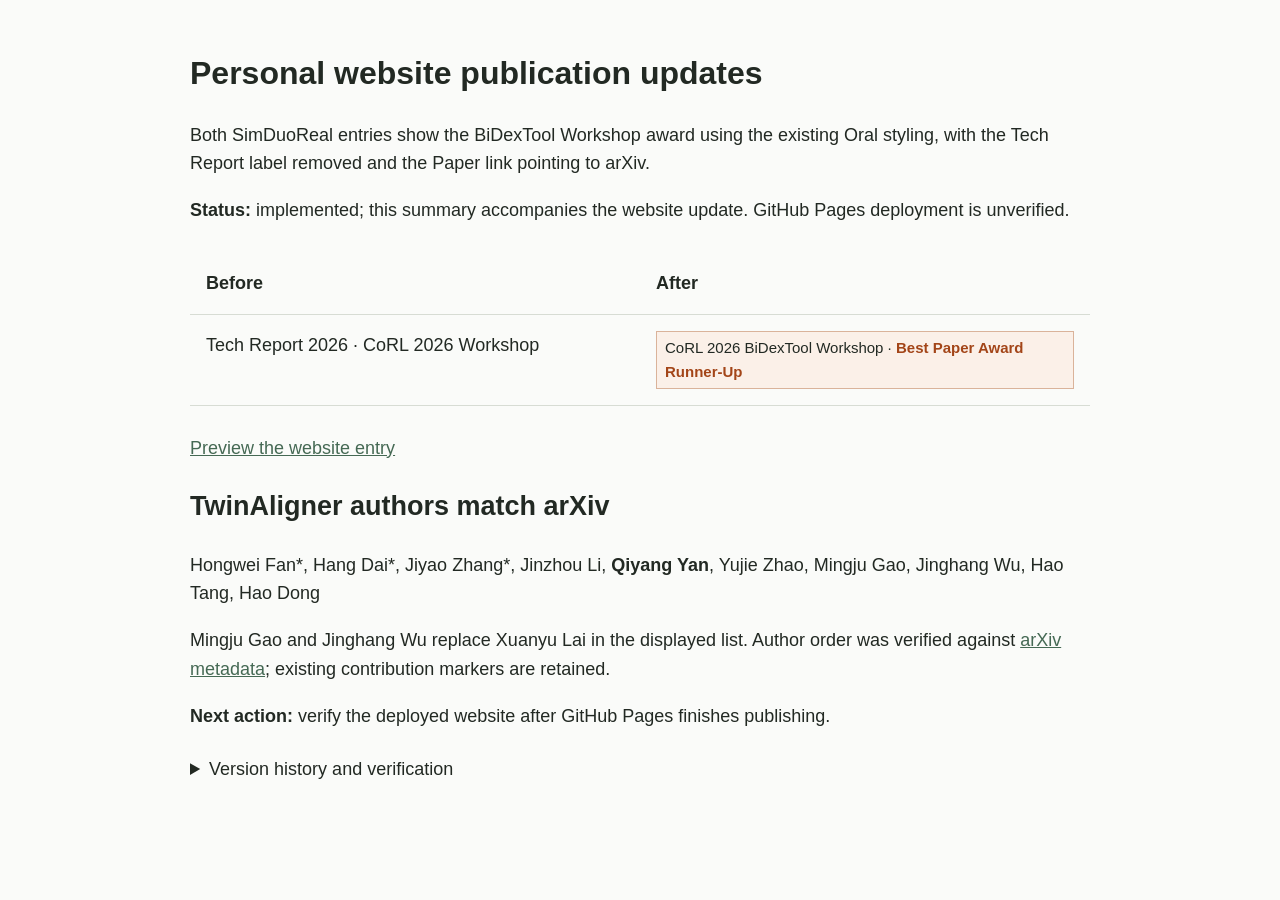
==== docs/simduoreal-award-update.html @ 4409245a "Update SimDuoReal award and paper link and TwinAligner authors SimDuoReal: workshop label -> BiDexTo" ====
<!doctype html><html lang="en"><meta charset="utf-8"><meta name="viewport" content="width=device-width,initial-scale=1"><title>Personal website publication updates</title><style>body{font:18px/1.6 Arial,sans-serif;background:#fafbf9;color:#222923;max-width:900px;margin:48px auto;padding:0 24px}h1{font-size:32px}table{border-collapse:collapse;width:100%;margin:28px 0}th,td{text-align:left;border-bottom:1px solid #d7dcd4;padding:16px;vertical-align:top;width:50%}.oral{color:#a34518;font-weight:600}.badge{font-size:15px;border:1px solid #dab39a;background:#fbf0e8;padding:4px 8px;display:inline-block}a{color:#456954}details{margin-top:24px}@media(max-width:600px){th,td{display:block;width:auto}thead{display:none}}</style><h1>Personal website publication updates</h1><p>Both SimDuoReal entries show the BiDexTool Workshop award using the existing Oral styling, with the Tech Report label removed and the Paper link pointing to arXiv.</p><p><strong>Status:</strong> implemented; this summary accompanies the website update. GitHub Pages deployment is unverified.</p><table aria-label="Before and after workshop label"><thead><tr><th>Before</th><th>After</th></tr></thead><tbody><tr><td tabindex="0" title="Previous workshop label">Tech Report 2026 · CoRL 2026 Workshop</td><td tabindex="0" title="The award uses the existing oral class; the publication uses the existing distinction badge"><span class="badge">CoRL 2026 BiDexTool Workshop · <span class="oral">Best Paper Award Runner-Up</span></span></td></tr></tbody></table><p><a href="../index.html#simduoreal">Preview the website entry</a></p><h2>TwinAligner authors match arXiv</h2><p>Hongwei Fan*, Hang Dai*, Jiyao Zhang*, Jinzhou Li, <strong>Qiyang Yan</strong>, Yujie Zhao, Mingju Gao, Jinghang Wu, Hao Tang, Hao Dong</p><p>Mingju Gao and Jinghang Wu replace Xuanyu Lai in the displayed list. Author order was verified against <a href="https://arxiv.org/abs/2512.19390">arXiv metadata</a>; existing contribution markers are retained.</p><p><strong>Next action:</strong> verify the deployed website after GitHub Pages finishes publishing.</p><details><summary>Version history and verification</summary><p>Baseline commit: a154c8cbedb20ad40a7f902aff75e498faff0e94.</p><p>Intermediate: uncommitted award text update with the Tech Report 2026 label retained.</p><p>Current release: changes to index.html in the commit containing this summary (see repository history) with Tech Report 2026 removed from both SimDuoReal entries and the Paper label linked to https://arxiv.org/abs/2611.10410. Both award labels reuse the oral CSS class, and the publication badge reuses distinction. Source and HTTP preview checks passed. Rendered desktop and phone checks could not run because the browser connection is unavailable.</p><p>Latest release update: TwinAligner author list synchronized with arXiv metadata on 16 November 2026. No further version is proposed.</p></details></html>
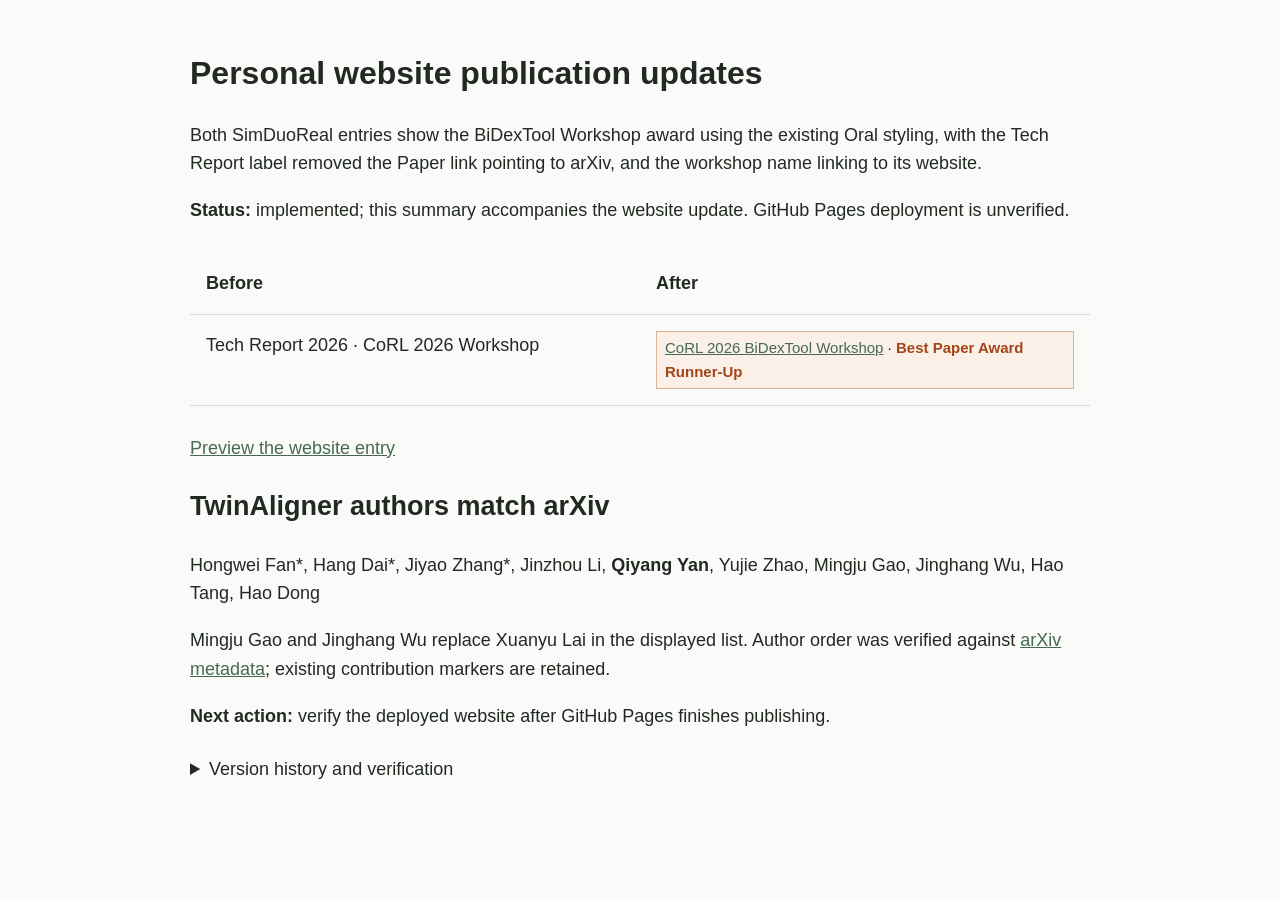
==== commit 7ba2e98f: "Link SimDuoReal workshop names to the BiDexTool website Highlights / publication workshop name -> ht" ====
--- a/docs/simduoreal-award-update.html
+++ b/docs/simduoreal-award-update.html
@@ -1 +1 @@
-<!doctype html><html lang="en"><meta charset="utf-8"><meta name="viewport" content="width=device-width,initial-scale=1"><title>Personal website publication updates</title><style>body{font:18px/1.6 Arial,sans-serif;background:#fafbf9;color:#222923;max-width:900px;margin:48px auto;padding:0 24px}h1{font-size:32px}table{border-collapse:collapse;width:100%;margin:28px 0}th,td{text-align:left;border-bottom:1px solid #d7dcd4;padding:16px;vertical-align:top;width:50%}.oral{color:#a34518;font-weight:600}.badge{font-size:15px;border:1px solid #dab39a;background:#fbf0e8;padding:4px 8px;display:inline-block}a{color:#456954}details{margin-top:24px}@media(max-width:600px){th,td{display:block;width:auto}thead{display:none}}</style><h1>Personal website publication updates</h1><p>Both SimDuoReal entries show the BiDexTool Workshop award using the existing Oral styling, with the Tech Report label removed and the Paper link pointing to arXiv.</p><p><strong>Status:</strong> implemented; this summary accompanies the website update. GitHub Pages deployment is unverified.</p><table aria-label="Before and after workshop label"><thead><tr><th>Before</th><th>After</th></tr></thead><tbody><tr><td tabindex="0" title="Previous workshop label">Tech Report 2026 · CoRL 2026 Workshop</td><td tabindex="0" title="The award uses the existing oral class; the publication uses the existing distinction badge"><span class="badge">CoRL 2026 BiDexTool Workshop · <span class="oral">Best Paper Award Runner-Up</span></span></td></tr></tbody></table><p><a href="../index.html#simduoreal">Preview the website entry</a></p><h2>TwinAligner authors match arXiv</h2><p>Hongwei Fan*, Hang Dai*, Jiyao Zhang*, Jinzhou Li, <strong>Qiyang Yan</strong>, Yujie Zhao, Mingju Gao, Jinghang Wu, Hao Tang, Hao Dong</p><p>Mingju Gao and Jinghang Wu replace Xuanyu Lai in the displayed list. Author order was verified against <a href="https://arxiv.org/abs/2512.19390">arXiv metadata</a>; existing contribution markers are retained.</p><p><strong>Next action:</strong> verify the deployed website after GitHub Pages finishes publishing.</p><details><summary>Version history and verification</summary><p>Baseline commit: a154c8cbedb20ad40a7f902aff75e498faff0e94.</p><p>Intermediate: uncommitted award text update with the Tech Report 2026 label retained.</p><p>Current release: changes to index.html in the commit containing this summary (see repository history) with Tech Report 2026 removed from both SimDuoReal entries and the Paper label linked to https://arxiv.org/abs/2611.10410. Both award labels reuse the oral CSS class, and the publication badge reuses distinction. Source and HTTP preview checks passed. Rendered desktop and phone checks could not run because the browser connection is unavailable.</p><p>Latest release update: TwinAligner author list synchronized with arXiv metadata on 16 November 2026. No further version is proposed.</p></details></html>+<!doctype html><html lang="en"><meta charset="utf-8"><meta name="viewport" content="width=device-width,initial-scale=1"><title>Personal website publication updates</title><style>body{font:18px/1.6 Arial,sans-serif;background:#fafbf9;color:#222923;max-width:900px;margin:48px auto;padding:0 24px}h1{font-size:32px}table{border-collapse:collapse;width:100%;margin:28px 0}th,td{text-align:left;border-bottom:1px solid #d7dcd4;padding:16px;vertical-align:top;width:50%}.oral{color:#a34518;font-weight:600}.badge{font-size:15px;border:1px solid #dab39a;background:#fbf0e8;padding:4px 8px;display:inline-block}a{color:#456954}details{margin-top:24px}@media(max-width:600px){th,td{display:block;width:auto}thead{display:none}}</style><h1>Personal website publication updates</h1><p>Both SimDuoReal entries show the BiDexTool Workshop award using the existing Oral styling, with the Tech Report label removed the Paper link pointing to arXiv, and the workshop name linking to its website.</p><p><strong>Status:</strong> implemented; this summary accompanies the website update. GitHub Pages deployment is unverified.</p><table aria-label="Before and after workshop label"><thead><tr><th>Before</th><th>After</th></tr></thead><tbody><tr><td tabindex="0" title="Previous workshop label">Tech Report 2026 · CoRL 2026 Workshop</td><td tabindex="0" title="The award uses the existing oral class; the publication uses the existing distinction badge"><span class="badge"><a href="https://bimanual-tool.github.io/">CoRL 2026 BiDexTool Workshop</a> · <span class="oral">Best Paper Award Runner-Up</span></span></td></tr></tbody></table><p><a href="../index.html#simduoreal">Preview the website entry</a></p><h2>TwinAligner authors match arXiv</h2><p>Hongwei Fan*, Hang Dai*, Jiyao Zhang*, Jinzhou Li, <strong>Qiyang Yan</strong>, Yujie Zhao, Mingju Gao, Jinghang Wu, Hao Tang, Hao Dong</p><p>Mingju Gao and Jinghang Wu replace Xuanyu Lai in the displayed list. Author order was verified against <a href="https://arxiv.org/abs/2512.19390">arXiv metadata</a>; existing contribution markers are retained.</p><p><strong>Next action:</strong> verify the deployed website after GitHub Pages finishes publishing.</p><details><summary>Version history and verification</summary><p>Baseline commit: a154c8cbedb20ad40a7f902aff75e498faff0e94.</p><p>Intermediate: uncommitted award text update with the Tech Report 2026 label retained.</p><p>Current release: changes to index.html in the commit containing this summary (see repository history) with Tech Report 2026 removed from both SimDuoReal entries and the Paper label linked to https://arxiv.org/abs/2611.10410. Both award labels reuse the oral CSS class, and the publication badge reuses distinction. Source and HTTP preview checks passed. Rendered desktop and phone checks could not run because the browser connection is unavailable.</p><p>Latest release update: TwinAligner author list synchronized with arXiv metadata on 16 November 2026. Follow-up to commit 4409245: workshop names link to https://bimanual-tool.github.io/ in both entries. The Highlights project link and workshop link are separate to avoid nested anchors. No further version is proposed.</p></details></html>
